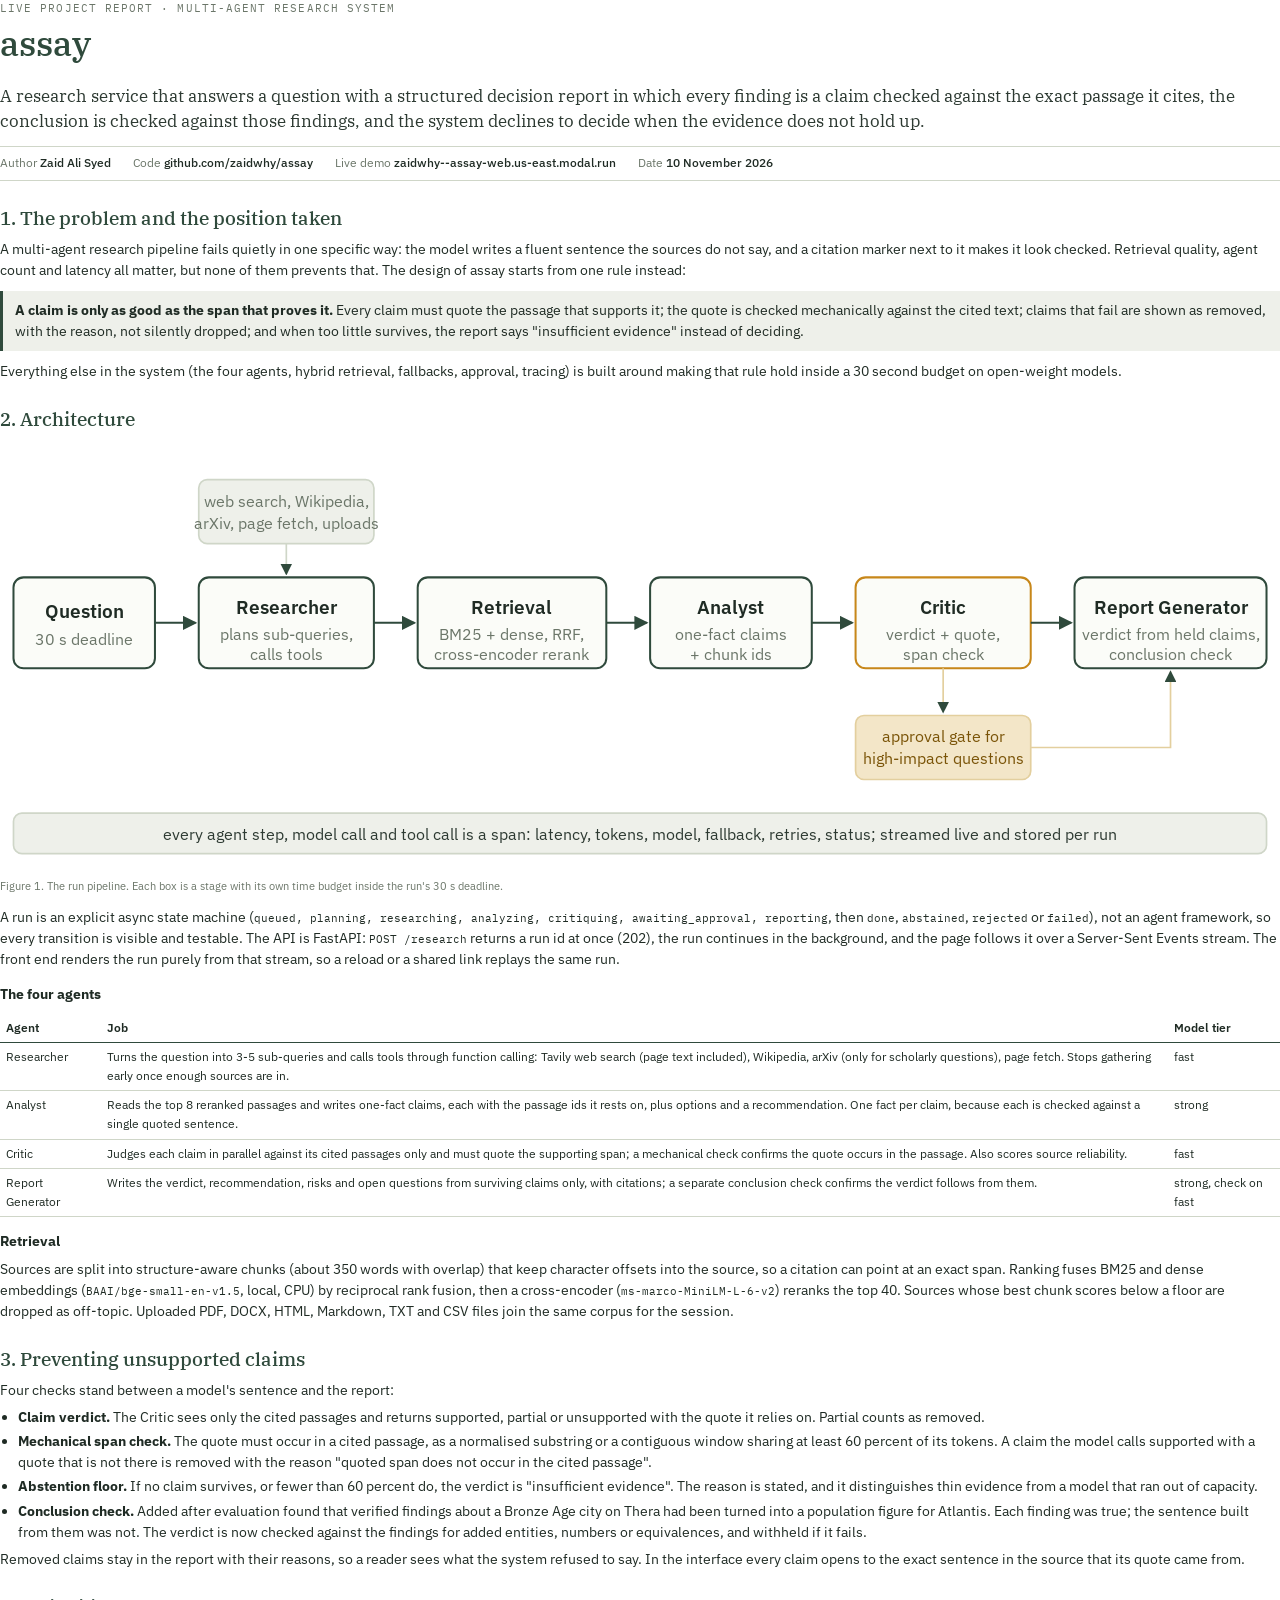
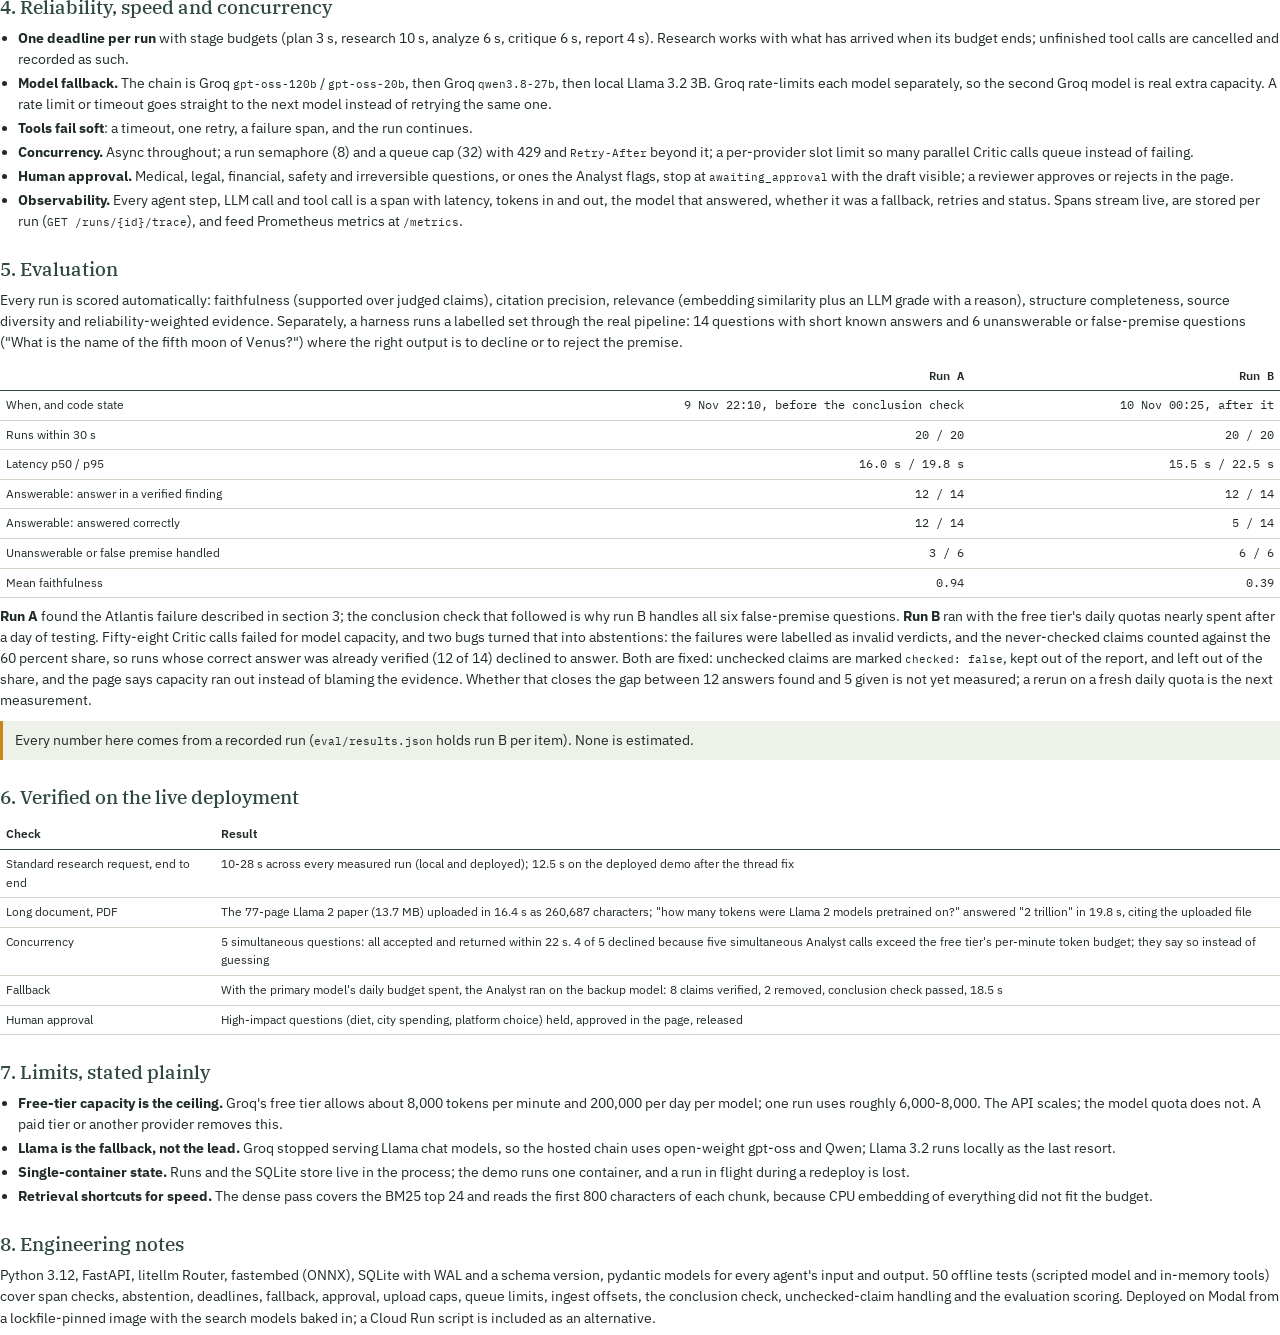
==== docs/report/report.html @ df057f60 "Report PDF, README with the live demo, requirement map and both evaluation runs" ====
<!doctype html>
<html lang="en">
<head>
<meta charset="utf-8">
<title>assay - project report</title>
<link href="https://fonts.googleapis.com/css2?family=IBM+Plex+Sans:wght@400;500;600&family=IBM+Plex+Mono:wght@400;500&family=IBM+Plex+Serif:wght@400;500&display=swap" rel="stylesheet">
<style>
:root { --ink:#1f2b24; --ink2:#2d3a32; --muted:#6b7669; --rule:#cfd6c8; --brand:#2f4a3c; --accent:#c7871a;
  --ok:#2f6b46; --okbg:#dbe9dc; --bad:#a63a2a; --badbg:#f2dcd6; --side:#eef0ea; }
@page { size:A4; margin:18mm 17mm 18mm 17mm; }
* { box-sizing:border-box; }
body { font-family:'IBM Plex Sans', sans-serif; color:var(--ink); font-size:10.2pt; line-height:1.55; margin:0; }
h1 { font-family:'IBM Plex Serif', serif; font-weight:500; font-size:26pt; margin:0; color:var(--brand); }
h2 { font-family:'IBM Plex Serif', serif; font-weight:500; font-size:14.5pt; margin:22px 0 6px; color:var(--brand); break-after:avoid; }
h3 { font-size:10.5pt; margin:14px 0 4px; break-after:avoid; }
p { margin:6px 0; }
.kicker { font-family:'IBM Plex Mono', monospace; font-size:8pt; letter-spacing:.1em; text-transform:uppercase; color:var(--muted); }
.lede { font-family:'IBM Plex Serif', serif; font-size:12.5pt; line-height:1.5; color:var(--ink2); margin:14px 0 10px; }
.meta { display:flex; gap:22px; flex-wrap:wrap; font-size:9pt; color:var(--muted); border-top:1px solid var(--rule); border-bottom:1px solid var(--rule); padding:7px 0; margin:12px 0 4px; }
.meta b { color:var(--ink); font-weight:500; }
code, .mono { font-family:'IBM Plex Mono', monospace; font-size:8.6pt; }
table { width:100%; border-collapse:collapse; margin:8px 0; font-size:9pt; break-inside:avoid; }
th { text-align:left; font-weight:600; border-bottom:1.5px solid var(--brand); padding:5px 6px; }
td { border-bottom:1px solid var(--rule); padding:5px 6px; vertical-align:top; }
td.n, th.n { text-align:right; font-family:'IBM Plex Mono', monospace; }
.box { background:var(--side); border-left:3px solid var(--brand); padding:9px 12px; margin:10px 0; break-inside:avoid; }
.box.warn { border-left-color:var(--accent); }
ul { margin:6px 0; padding-left:18px; } li { margin:3px 0; }
figure { margin:12px 0; break-inside:avoid; }
figcaption { font-size:8.5pt; color:var(--muted); margin-top:4px; }
.pill { display:inline-block; font-size:8pt; padding:1px 6px; border-radius:4px; }
.pill.s { background:var(--okbg); color:var(--ok); } .pill.x { background:var(--badbg); color:var(--bad); }
.break { break-before:page; }
</style>
</head>
<body>

<div class="kicker">Live project report &middot; multi-agent research system</div>
<h1>assay</h1>
<p class="lede">A research service that answers a question with a structured decision report in which every finding is a claim checked against the exact passage it cites, the conclusion is checked against those findings, and the system declines to decide when the evidence does not hold up.</p>
<div class="meta">
  <span>Author <b>Zaid Ali Syed</b></span>
  <span>Code <b>github.com/zaidwhy/assay</b></span>
  <span>Live demo <b>zaidwhy--assay-web.us-east.modal.run</b></span>
  <span>Date <b>10 November 2026</b></span>
</div>

<h2>1. The problem and the position taken</h2>
<p>A multi-agent research pipeline fails quietly in one specific way: the model writes a fluent sentence the sources do not say, and a citation marker next to it makes it look checked. Retrieval quality, agent count and latency all matter, but none of them prevents that. The design of assay starts from one rule instead:</p>
<div class="box"><b>A claim is only as good as the span that proves it.</b> Every claim must quote the passage that supports it; the quote is checked mechanically against the cited text; claims that fail are shown as removed, with the reason, not silently dropped; and when too little survives, the report says "insufficient evidence" instead of deciding.</div>
<p>Everything else in the system (the four agents, hybrid retrieval, fallbacks, approval, tracing) is built around making that rule hold inside a 30 second budget on open-weight models.</p>

<h2>2. Architecture</h2>
<figure>
<svg viewBox="0 0 760 250" width="100%" xmlns="http://www.w3.org/2000/svg" font-family="IBM Plex Sans, sans-serif" font-size="11">
  <defs><marker id="a" viewBox="0 0 8 8" refX="7" refY="4" markerWidth="7" markerHeight="7" orient="auto"><path d="M0,0 L8,4 L0,8 z" fill="#2f4a3c"/></marker></defs>
  <g fill="#fbfcf8" stroke="#2f4a3c" stroke-width="1.2">
    <rect x="8" y="78" width="84" height="54" rx="6"/>
    <rect x="118" y="78" width="104" height="54" rx="6"/>
    <rect x="248" y="78" width="112" height="54" rx="6"/>
    <rect x="386" y="78" width="96" height="54" rx="6"/>
    <rect x="508" y="78" width="104" height="54" rx="6" stroke="#c7871a"/>
    <rect x="638" y="78" width="114" height="54" rx="6"/>
  </g>
  <g text-anchor="middle" fill="#1f2b24">
    <text x="50" y="102" font-weight="600">Question</text><text x="50" y="118" fill="#6b7669" font-size="9.5">30 s deadline</text>
    <text x="170" y="100" font-weight="600">Researcher</text><text x="170" y="115" fill="#6b7669" font-size="9.5">plans sub-queries,</text><text x="170" y="127" fill="#6b7669" font-size="9.5">calls tools</text>
    <text x="304" y="100" font-weight="600">Retrieval</text><text x="304" y="115" fill="#6b7669" font-size="9.5">BM25 + dense, RRF,</text><text x="304" y="127" fill="#6b7669" font-size="9.5">cross-encoder rerank</text>
    <text x="434" y="100" font-weight="600">Analyst</text><text x="434" y="115" fill="#6b7669" font-size="9.5">one-fact claims</text><text x="434" y="127" fill="#6b7669" font-size="9.5">+ chunk ids</text>
    <text x="560" y="100" font-weight="600">Critic</text><text x="560" y="115" fill="#6b7669" font-size="9.5">verdict + quote,</text><text x="560" y="127" fill="#6b7669" font-size="9.5">span check</text>
    <text x="695" y="100" font-weight="600">Report Generator</text><text x="695" y="115" fill="#6b7669" font-size="9.5">verdict from held claims,</text><text x="695" y="127" fill="#6b7669" font-size="9.5">conclusion check</text>
  </g>
  <g stroke="#2f4a3c" stroke-width="1.2" marker-end="url(#a)"><path d="M92 105 H116"/><path d="M222 105 H246"/><path d="M360 105 H384"/><path d="M482 105 H506"/><path d="M612 105 H636"/></g>
  <g font-size="9.5" fill="#6b7669" text-anchor="middle">
    <rect x="118" y="20" width="104" height="38" rx="5" fill="#eef0ea" stroke="#cfd6c8"/>
    <text x="170" y="36">web search, Wikipedia,</text><text x="170" y="49">arXiv, page fetch, uploads</text>
    <path d="M170 58 V76" stroke="#cfd6c8" marker-end="url(#a)"/>
    <rect x="508" y="160" width="104" height="38" rx="5" fill="#f3e6c8" stroke="#e3cf9e"/>
    <text x="560" y="176" fill="#7a5408">approval gate for</text><text x="560" y="189" fill="#7a5408">high-impact questions</text>
    <path d="M560 132 V158" stroke="#e3cf9e" marker-end="url(#a)"/>
    <path d="M612 179 H695 V134" stroke="#e3cf9e" fill="none" marker-end="url(#a)"/>
  </g>
  <rect x="8" y="218" width="744" height="24" rx="5" fill="#eef0ea" stroke="#cfd6c8"/>
  <text x="380" y="234" text-anchor="middle" font-size="9.5" fill="#2d3a32">every agent step, model call and tool call is a span: latency, tokens, model, fallback, retries, status; streamed live and stored per run</text>
</svg>
<figcaption>Figure 1. The run pipeline. Each box is a stage with its own time budget inside the run's 30 s deadline.</figcaption>
</figure>
<p>A run is an explicit async state machine (<span class="mono">queued, planning, researching, analyzing, critiquing, awaiting_approval, reporting</span>, then <span class="mono">done</span>, <span class="mono">abstained</span>, <span class="mono">rejected</span> or <span class="mono">failed</span>), not an agent framework, so every transition is visible and testable. The API is FastAPI: <span class="mono">POST /research</span> returns a run id at once (202), the run continues in the background, and the page follows it over a Server-Sent Events stream. The front end renders the run purely from that stream, so a reload or a shared link replays the same run.</p>

<h3>The four agents</h3>
<table>
<tr><th>Agent</th><th>Job</th><th>Model tier</th></tr>
<tr><td>Researcher</td><td>Turns the question into 3-5 sub-queries and calls tools through function calling: Tavily web search (page text included), Wikipedia, arXiv (only for scholarly questions), page fetch. Stops gathering early once enough sources are in.</td><td>fast</td></tr>
<tr><td>Analyst</td><td>Reads the top 8 reranked passages and writes one-fact claims, each with the passage ids it rests on, plus options and a recommendation. One fact per claim, because each is checked against a single quoted sentence.</td><td>strong</td></tr>
<tr><td>Critic</td><td>Judges each claim in parallel against its cited passages only and must quote the supporting span; a mechanical check confirms the quote occurs in the passage. Also scores source reliability.</td><td>fast</td></tr>
<tr><td>Report Generator</td><td>Writes the verdict, recommendation, risks and open questions from surviving claims only, with citations; a separate conclusion check confirms the verdict follows from them.</td><td>strong, check on fast</td></tr>
</table>

<h3>Retrieval</h3>
<p>Sources are split into structure-aware chunks (about 350 words with overlap) that keep character offsets into the source, so a citation can point at an exact span. Ranking fuses BM25 and dense embeddings (<span class="mono">BAAI/bge-small-en-v1.5</span>, local, CPU) by reciprocal rank fusion, then a cross-encoder (<span class="mono">ms-marco-MiniLM-L-6-v2</span>) reranks the top 40. Sources whose best chunk scores below a floor are dropped as off-topic. Uploaded PDF, DOCX, HTML, Markdown, TXT and CSV files join the same corpus for the session.</p>

<h2>3. Preventing unsupported claims</h2>
<p>Four checks stand between a model's sentence and the report:</p>
<ul>
<li><b>Claim verdict.</b> The Critic sees only the cited passages and returns supported, partial or unsupported with the quote it relies on. Partial counts as removed.</li>
<li><b>Mechanical span check.</b> The quote must occur in a cited passage, as a normalised substring or a contiguous window sharing at least 60 percent of its tokens. A claim the model calls supported with a quote that is not there is removed with the reason "quoted span does not occur in the cited passage".</li>
<li><b>Abstention floor.</b> If no claim survives, or fewer than 60 percent do, the verdict is "insufficient evidence". The reason is stated, and it distinguishes thin evidence from a model that ran out of capacity.</li>
<li><b>Conclusion check.</b> Added after evaluation found that verified findings about a Bronze Age city on Thera had been turned into a population figure for Atlantis. Each finding was true; the sentence built from them was not. The verdict is now checked against the findings for added entities, numbers or equivalences, and withheld if it fails.</li>
</ul>
<p>Removed claims stay in the report with their reasons, so a reader sees what the system refused to say. In the interface every claim opens to the exact sentence in the source that its quote came from.</p>

<h2>4. Reliability, speed and concurrency</h2>
<ul>
<li><b>One deadline per run</b> with stage budgets (plan 3 s, research 10 s, analyze 6 s, critique 6 s, report 4 s). Research works with what has arrived when its budget ends; unfinished tool calls are cancelled and recorded as such.</li>
<li><b>Model fallback.</b> The chain is Groq <span class="mono">gpt-oss-120b</span> / <span class="mono">gpt-oss-20b</span>, then Groq <span class="mono">qwen3.8-27b</span>, then local Llama 3.2 3B. Groq rate-limits each model separately, so the second Groq model is real extra capacity. A rate limit or timeout goes straight to the next model instead of retrying the same one.</li>
<li><b>Tools fail soft</b>: a timeout, one retry, a failure span, and the run continues.</li>
<li><b>Concurrency.</b> Async throughout; a run semaphore (8) and a queue cap (32) with 429 and <span class="mono">Retry-After</span> beyond it; a per-provider slot limit so many parallel Critic calls queue instead of failing.</li>
<li><b>Human approval.</b> Medical, legal, financial, safety and irreversible questions, or ones the Analyst flags, stop at <span class="mono">awaiting_approval</span> with the draft visible; a reviewer approves or rejects in the page.</li>
<li><b>Observability.</b> Every agent step, LLM call and tool call is a span with latency, tokens in and out, the model that answered, whether it was a fallback, retries and status. Spans stream live, are stored per run (<span class="mono">GET /runs/{id}/trace</span>), and feed Prometheus metrics at <span class="mono">/metrics</span>.</li>
</ul>

<h2 class="break">5. Evaluation</h2>
<p>Every run is scored automatically: faithfulness (supported over judged claims), citation precision, relevance (embedding similarity plus an LLM grade with a reason), structure completeness, source diversity and reliability-weighted evidence. Separately, a harness runs a labelled set through the real pipeline: 14 questions with short known answers and 6 unanswerable or false-premise questions ("What is the name of the fifth moon of Venus?") where the right output is to decline or to reject the premise.</p>
<table>
<tr><th></th><th class="n">Run A</th><th class="n">Run B</th></tr>
<tr><td>When, and code state</td><td class="n">9 Nov 22:10, before the conclusion check</td><td class="n">10 Nov 00:25, after it</td></tr>
<tr><td>Runs within 30 s</td><td class="n">20 / 20</td><td class="n">20 / 20</td></tr>
<tr><td>Latency p50 / p95</td><td class="n">16.0 s / 19.8 s</td><td class="n">15.5 s / 22.5 s</td></tr>
<tr><td>Answerable: answer in a verified finding</td><td class="n">12 / 14</td><td class="n">12 / 14</td></tr>
<tr><td>Answerable: answered correctly</td><td class="n">12 / 14</td><td class="n">5 / 14</td></tr>
<tr><td>Unanswerable or false premise handled</td><td class="n">3 / 6</td><td class="n">6 / 6</td></tr>
<tr><td>Mean faithfulness</td><td class="n">0.94</td><td class="n">0.39</td></tr>
</table>
<p><b>Run A</b> found the Atlantis failure described in section 3; the conclusion check that followed is why run B handles all six false-premise questions. <b>Run B</b> ran with the free tier's daily quotas nearly spent after a day of testing. Fifty-eight Critic calls failed for model capacity, and two bugs turned that into abstentions: the failures were labelled as invalid verdicts, and the never-checked claims counted against the 60 percent share, so runs whose correct answer was already verified (12 of 14) declined to answer. Both are fixed: unchecked claims are marked <span class="mono">checked: false</span>, kept out of the report, and left out of the share, and the page says capacity ran out instead of blaming the evidence. Whether that closes the gap between 12 answers found and 5 given is not yet measured; a rerun on a fresh daily quota is the next measurement.</p>
<div class="box warn">Every number here comes from a recorded run (<span class="mono">eval/results.json</span> holds run B per item). None is estimated.</div>

<h2>6. Verified on the live deployment</h2>
<table>
<tr><th>Check</th><th>Result</th></tr>
<tr><td>Standard research request, end to end</td><td>10-28 s across every measured run (local and deployed); 12.5 s on the deployed demo after the thread fix</td></tr>
<tr><td>Long document, PDF</td><td>The 77-page Llama 2 paper (13.7 MB) uploaded in 16.4 s as 260,687 characters; "how many tokens were Llama 2 models pretrained on?" answered "2 trillion" in 19.8 s, citing the uploaded file</td></tr>
<tr><td>Concurrency</td><td>5 simultaneous questions: all accepted and returned within 22 s. 4 of 5 declined because five simultaneous Analyst calls exceed the free tier's per-minute token budget; they say so instead of guessing</td></tr>
<tr><td>Fallback</td><td>With the primary model's daily budget spent, the Analyst ran on the backup model: 8 claims verified, 2 removed, conclusion check passed, 18.5 s</td></tr>
<tr><td>Human approval</td><td>High-impact questions (diet, city spending, platform choice) held, approved in the page, released</td></tr>
</table>

<h2>7. Limits, stated plainly</h2>
<ul>
<li><b>Free-tier capacity is the ceiling.</b> Groq's free tier allows about 8,000 tokens per minute and 200,000 per day per model; one run uses roughly 6,000-8,000. The API scales; the model quota does not. A paid tier or another provider removes this.</li>
<li><b>Llama is the fallback, not the lead.</b> Groq stopped serving Llama chat models, so the hosted chain uses open-weight gpt-oss and Qwen; Llama 3.2 runs locally as the last resort.</li>
<li><b>Single-container state.</b> Runs and the SQLite store live in the process; the demo runs one container, and a run in flight during a redeploy is lost.</li>
<li><b>Retrieval shortcuts for speed.</b> The dense pass covers the BM25 top 24 and reads the first 800 characters of each chunk, because CPU embedding of everything did not fit the budget.</li>
</ul>

<h2>8. Engineering notes</h2>
<p>Python 3.12, FastAPI, litellm Router, fastembed (ONNX), SQLite with WAL and a schema version, pydantic models for every agent's input and output. 50 offline tests (scripted model and in-memory tools) cover span checks, abstention, deadlines, fallback, approval, upload caps, queue limits, ingest offsets, the conclusion check, unchecked-claim handling and the evaluation scoring. Deployed on Modal from a lockfile-pinned image with the search models baked in; a Cloud Run script is included as an alternative.</p>

</body>
</html>
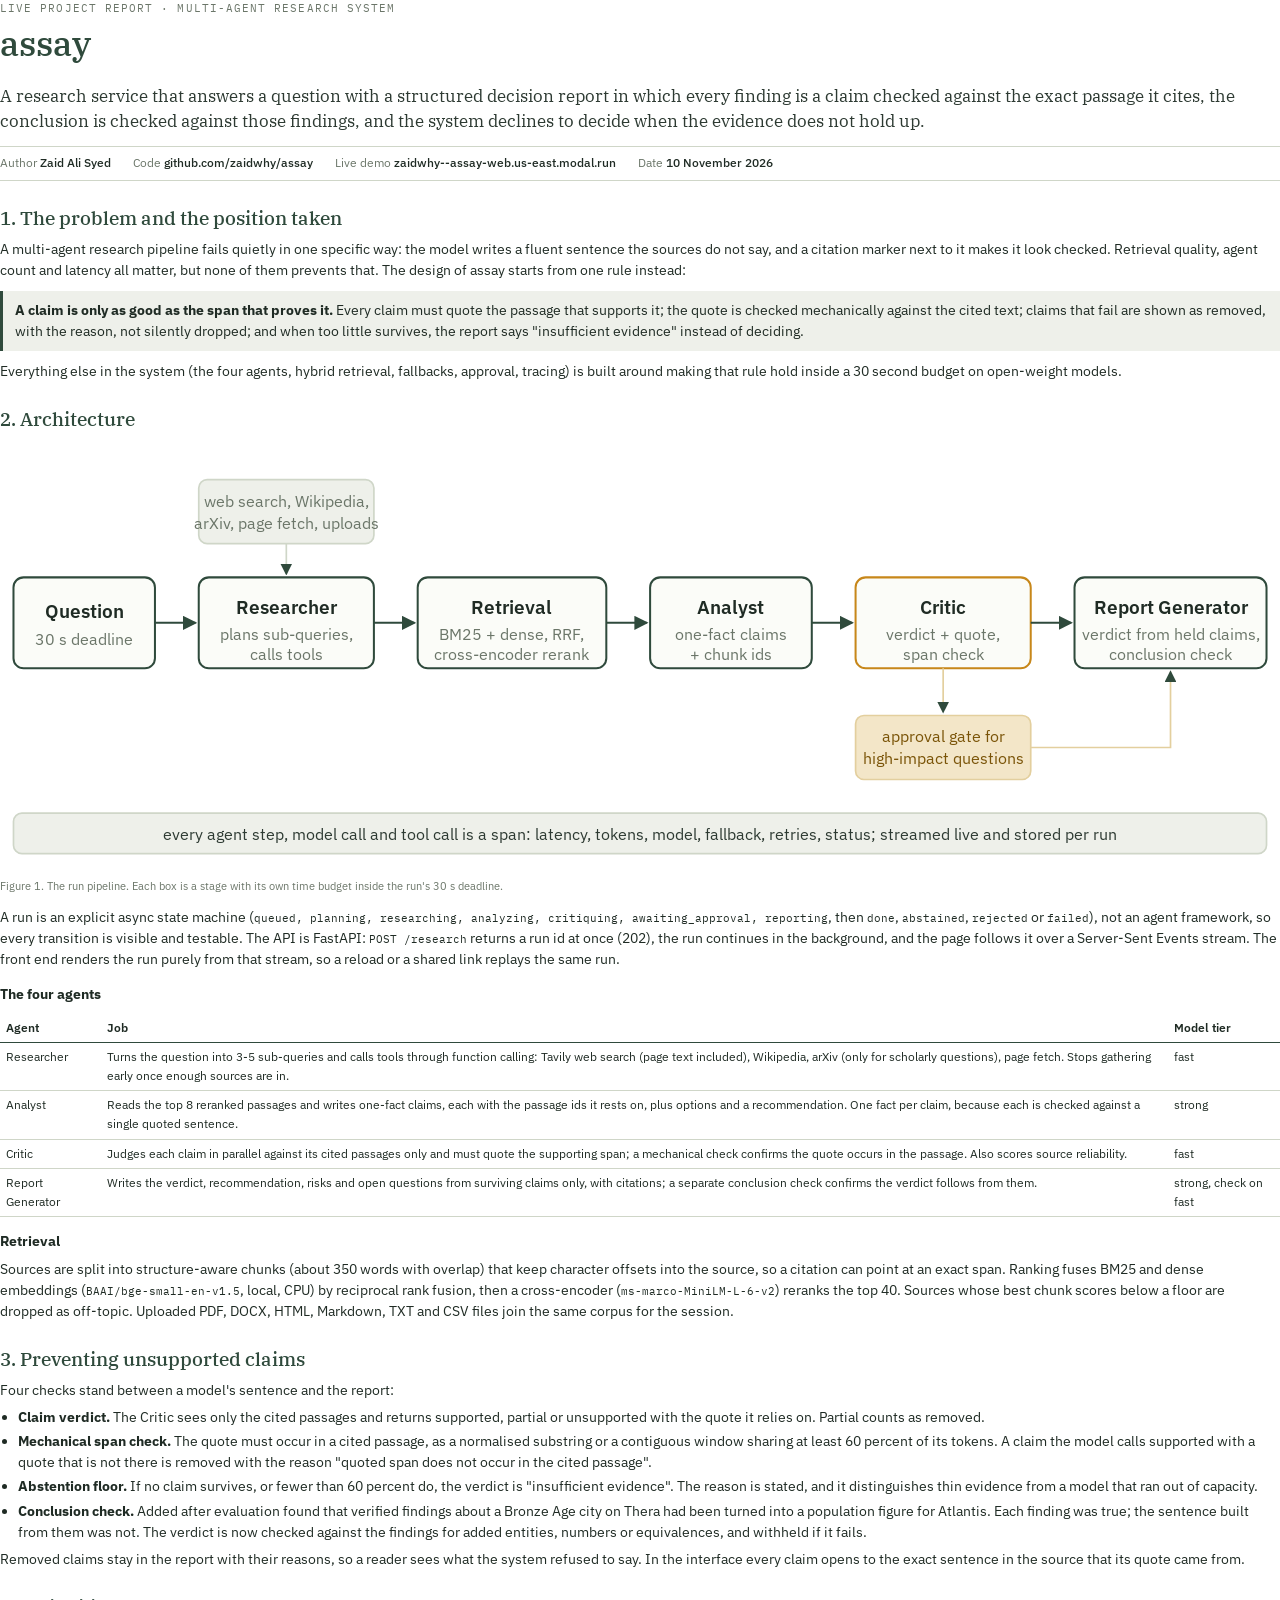
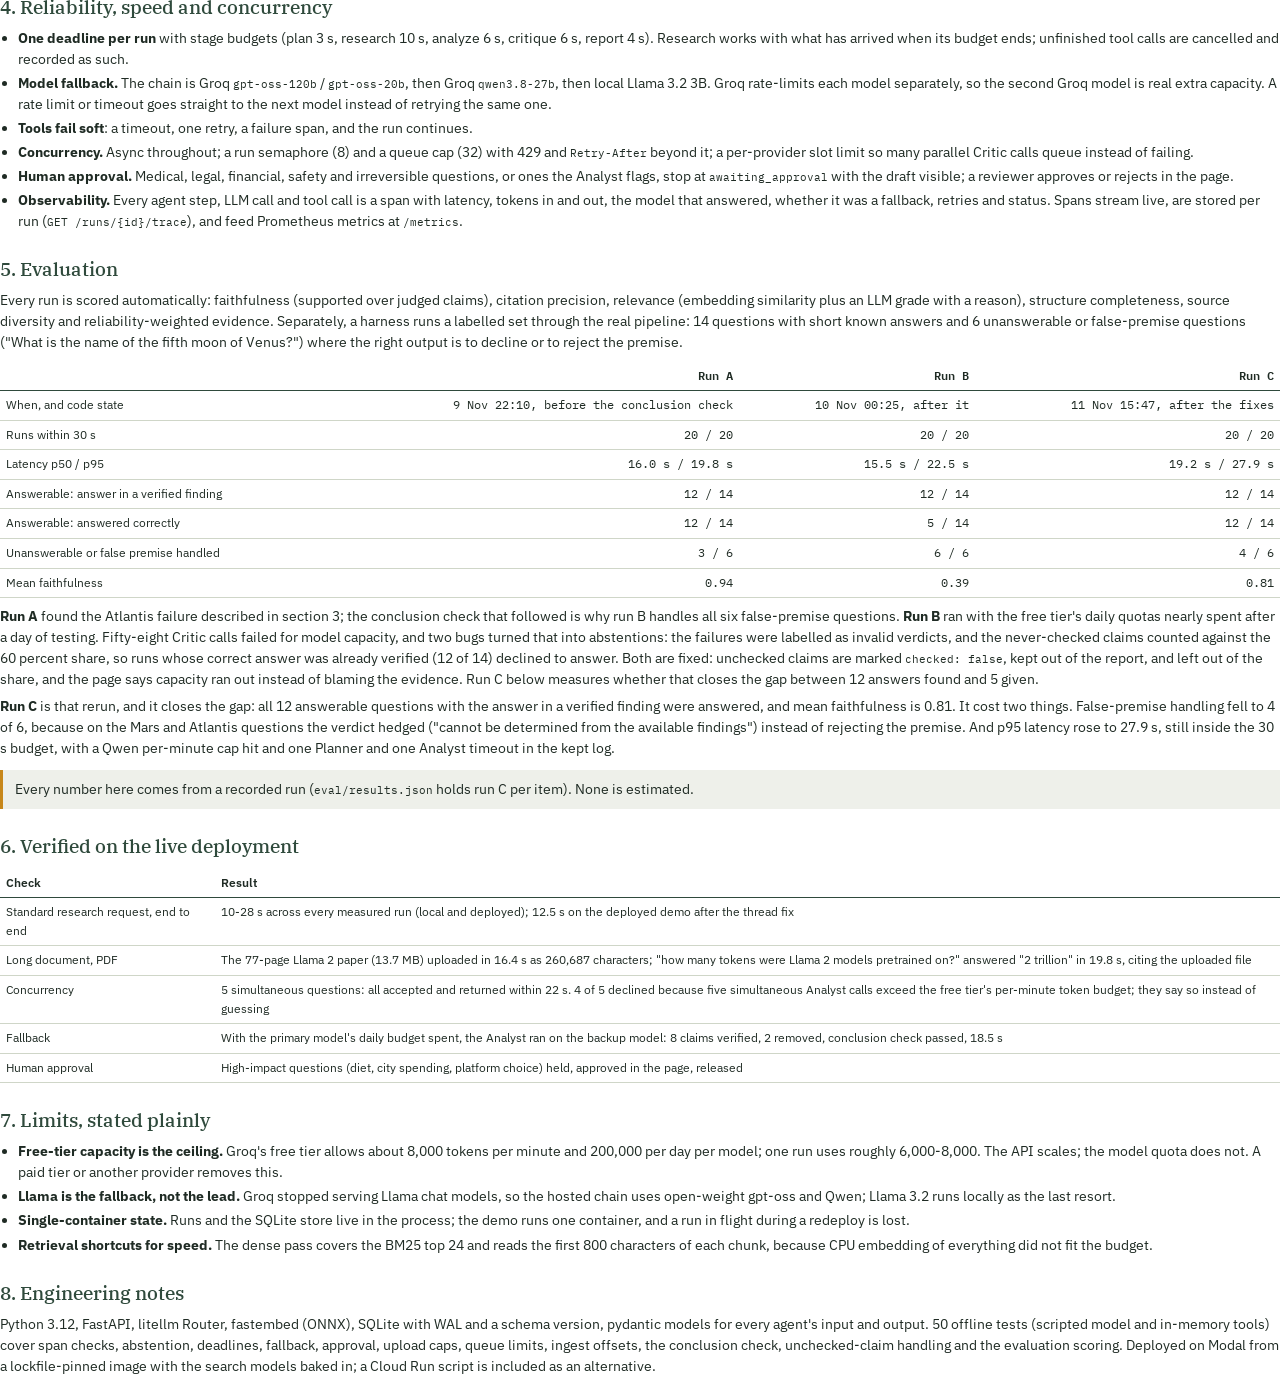
==== commit d7f264c8: "Eval run C on a fresh quota: 12 of 14 answered, false premise 4 of 6" ====
--- a/docs/report/report.html
+++ b/docs/report/report.html
@@ -122,17 +122,18 @@
 <h2 class="break">5. Evaluation</h2>
 <p>Every run is scored automatically: faithfulness (supported over judged claims), citation precision, relevance (embedding similarity plus an LLM grade with a reason), structure completeness, source diversity and reliability-weighted evidence. Separately, a harness runs a labelled set through the real pipeline: 14 questions with short known answers and 6 unanswerable or false-premise questions ("What is the name of the fifth moon of Venus?") where the right output is to decline or to reject the premise.</p>
 <table>
-<tr><th></th><th class="n">Run A</th><th class="n">Run B</th></tr>
-<tr><td>When, and code state</td><td class="n">9 Nov 22:10, before the conclusion check</td><td class="n">10 Nov 00:25, after it</td></tr>
-<tr><td>Runs within 30 s</td><td class="n">20 / 20</td><td class="n">20 / 20</td></tr>
-<tr><td>Latency p50 / p95</td><td class="n">16.0 s / 19.8 s</td><td class="n">15.5 s / 22.5 s</td></tr>
-<tr><td>Answerable: answer in a verified finding</td><td class="n">12 / 14</td><td class="n">12 / 14</td></tr>
-<tr><td>Answerable: answered correctly</td><td class="n">12 / 14</td><td class="n">5 / 14</td></tr>
-<tr><td>Unanswerable or false premise handled</td><td class="n">3 / 6</td><td class="n">6 / 6</td></tr>
-<tr><td>Mean faithfulness</td><td class="n">0.94</td><td class="n">0.39</td></tr>
+<tr><th></th><th class="n">Run A</th><th class="n">Run B</th><th class="n">Run C</th></tr>
+<tr><td>When, and code state</td><td class="n">9 Nov 22:10, before the conclusion check</td><td class="n">10 Nov 00:25, after it</td><td class="n">11 Nov 15:47, after the fixes</td></tr>
+<tr><td>Runs within 30 s</td><td class="n">20 / 20</td><td class="n">20 / 20</td><td class="n">20 / 20</td></tr>
+<tr><td>Latency p50 / p95</td><td class="n">16.0 s / 19.8 s</td><td class="n">15.5 s / 22.5 s</td><td class="n">19.2 s / 27.9 s</td></tr>
+<tr><td>Answerable: answer in a verified finding</td><td class="n">12 / 14</td><td class="n">12 / 14</td><td class="n">12 / 14</td></tr>
+<tr><td>Answerable: answered correctly</td><td class="n">12 / 14</td><td class="n">5 / 14</td><td class="n">12 / 14</td></tr>
+<tr><td>Unanswerable or false premise handled</td><td class="n">3 / 6</td><td class="n">6 / 6</td><td class="n">4 / 6</td></tr>
+<tr><td>Mean faithfulness</td><td class="n">0.94</td><td class="n">0.39</td><td class="n">0.81</td></tr>
 </table>
-<p><b>Run A</b> found the Atlantis failure described in section 3; the conclusion check that followed is why run B handles all six false-premise questions. <b>Run B</b> ran with the free tier's daily quotas nearly spent after a day of testing. Fifty-eight Critic calls failed for model capacity, and two bugs turned that into abstentions: the failures were labelled as invalid verdicts, and the never-checked claims counted against the 60 percent share, so runs whose correct answer was already verified (12 of 14) declined to answer. Both are fixed: unchecked claims are marked <span class="mono">checked: false</span>, kept out of the report, and left out of the share, and the page says capacity ran out instead of blaming the evidence. Whether that closes the gap between 12 answers found and 5 given is not yet measured; a rerun on a fresh daily quota is the next measurement.</p>
-<div class="box warn">Every number here comes from a recorded run (<span class="mono">eval/results.json</span> holds run B per item). None is estimated.</div>
+<p><b>Run A</b> found the Atlantis failure described in section 3; the conclusion check that followed is why run B handles all six false-premise questions. <b>Run B</b> ran with the free tier's daily quotas nearly spent after a day of testing. Fifty-eight Critic calls failed for model capacity, and two bugs turned that into abstentions: the failures were labelled as invalid verdicts, and the never-checked claims counted against the 60 percent share, so runs whose correct answer was already verified (12 of 14) declined to answer. Both are fixed: unchecked claims are marked <span class="mono">checked: false</span>, kept out of the report, and left out of the share, and the page says capacity ran out instead of blaming the evidence. Run C below measures whether that closes the gap between 12 answers found and 5 given.</p>
+<p><b>Run C</b> is that rerun, and it closes the gap: all 12 answerable questions with the answer in a verified finding were answered, and mean faithfulness is 0.81. It cost two things. False-premise handling fell to 4 of 6, because on the Mars and Atlantis questions the verdict hedged ("cannot be determined from the available findings") instead of rejecting the premise. And p95 latency rose to 27.9 s, still inside the 30 s budget, with a Qwen per-minute cap hit and one Planner and one Analyst timeout in the kept log.</p>
+<div class="box warn">Every number here comes from a recorded run (<span class="mono">eval/results.json</span> holds run C per item). None is estimated.</div>
 
 <h2>6. Verified on the live deployment</h2>
 <table>
